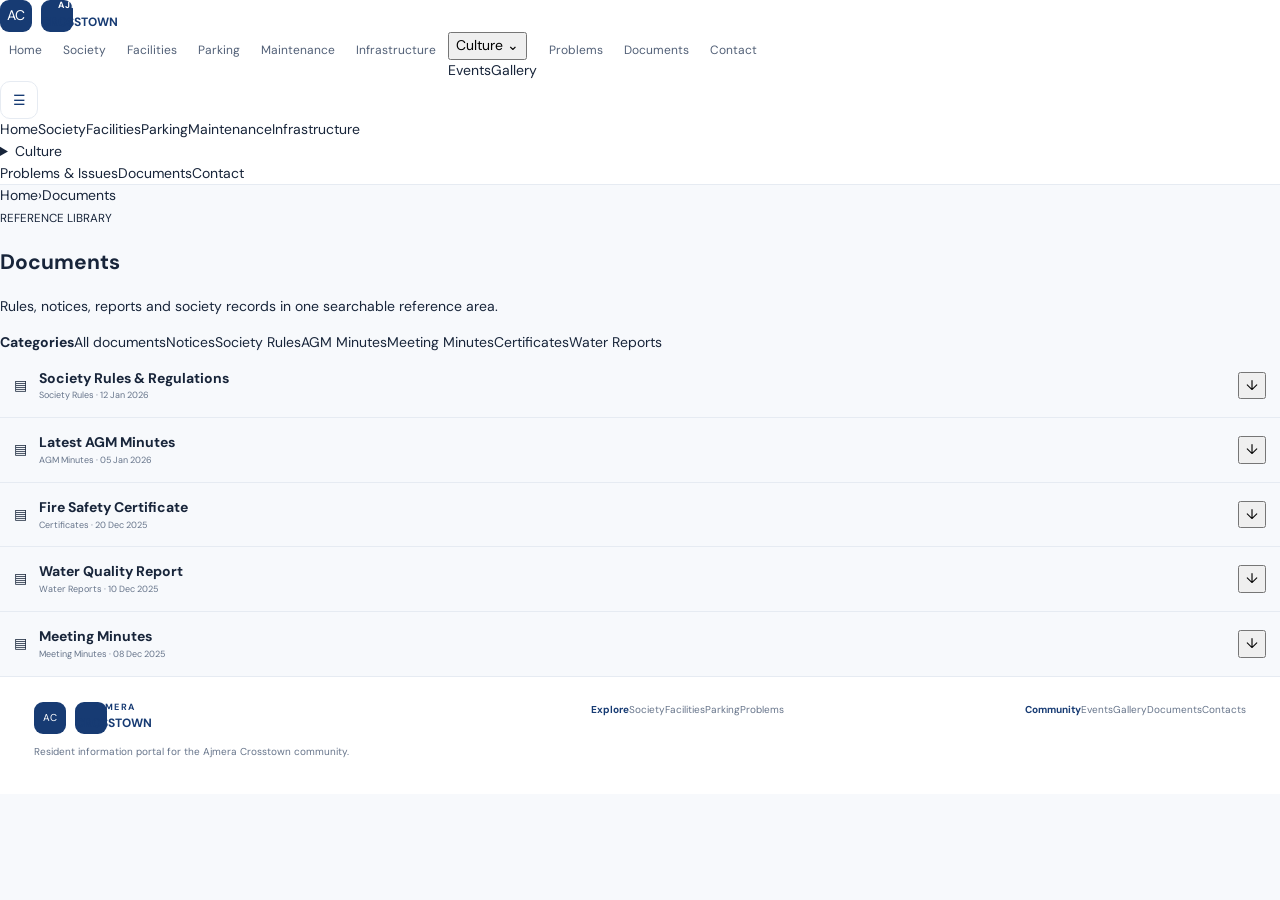
==== documents.html @ 9a96429c "refactor: create documents portal page" ====
<!doctype html><html lang="en"><head><meta charset="utf-8"><meta name="viewport" content="width=device-width,initial-scale=1"><meta name="theme-color" content="#173b73"><link rel="manifest" href="manifest.webmanifest"><link rel="stylesheet" href="styles.css"><title>Documents · Ajmera Crosstown</title></head><body><header class="site-header"><div class="nav-shell"><a class="brand" href="index.html"><span class="brand-mark">AC</span><span><b>AJMERA</b><strong>CROSSTOWN</strong></span></a><nav class="desktop-nav"><a class="" href="index.html">Home</a><a class="" href="society.html">Society</a><a class="" href="facilities.html">Facilities</a><a class="" href="parking.html">Parking</a><a class="" href="maintenance.html">Maintenance</a><a class="" href="infrastructure.html">Infrastructure</a><div class="nav-dropdown"><button>Culture <span>⌄</span></button><div><a href="events.html">Events</a><a href="gallery.html">Gallery</a></div></div><a class="" href="problems.html">Problems</a><a class="active" href="documents.html">Documents</a><a class="" href="contacts.html">Contact</a></nav><button class="menu-btn" id="menuBtn" aria-label="Open menu">☰</button></div><div class="mobile-menu" id="mobileMenu"><a href="index.html">Home</a><a href="society.html">Society</a><a href="facilities.html">Facilities</a><a href="parking.html">Parking</a><a href="maintenance.html">Maintenance</a><a href="infrastructure.html">Infrastructure</a><details><summary>Culture</summary><a href="events.html">Events</a><a href="gallery.html">Gallery</a></details><a href="problems.html">Problems & Issues</a><a href="documents.html">Documents</a><a href="contacts.html">Contact</a></div></header><main><section class="page-hero"><div class="container"><div class="breadcrumbs"><a href="index.html">Home</a><span>›</span><span>Documents</span></div><small>REFERENCE LIBRARY</small><h1>Documents</h1><p>Rules, notices, reports and society records in one searchable reference area.</p></div></section><section class="section"><div class="container"><div class="docs-layout"><aside class="filter-card"><b>Categories</b><a class="selected">All documents</a><a>Notices</a><a>Society Rules</a><a>AGM Minutes</a><a>Meeting Minutes</a><a>Certificates</a><a>Water Reports</a></aside><div class="document-list" id="docList"></div></div></div></section></main><footer><div><a class="brand footer-brand" href="index.html"><span class="brand-mark">AC</span><span><b>AJMERA</b><strong>CROSSTOWN</strong></span></a><p>Resident information portal for the Ajmera Crosstown community.</p></div><div><b>Explore</b><a href="society.html">Society</a><a href="facilities.html">Facilities</a><a href="parking.html">Parking</a><a href="problems.html">Problems</a></div><div><b>Community</b><a href="events.html">Events</a><a href="gallery.html">Gallery</a><a href="documents.html">Documents</a><a href="contacts.html">Contacts</a></div></footer><script src="data.js"></script><script src="app.js"></script></body></html>
---- styles.css ----
@import url("https://fonts.googleapis.com/css2?family=DM+Sans:wght@400;500;600;700&display=swap");:root{--n:#173b73;--i:#18253a;--m:#66748a;--l:#e6ebf2;--bg:#f7f9fc;--b:#fff;--blue:#eaf3ff;--green:#eaf8ef;--amber:#fff6df;--red:#fff0ef;--purple:#f2efff;--shadow:0 14px 40px rgba(31,52,83,.08)}*{box-sizing:border-box}html{scroll-behavior:smooth}body{margin:0;background:var(--bg);color:var(--i);font:14px/1.55 "DM Sans",sans-serif}a{text-decoration:none;color:inherit}button,input,select{font:inherit}button{cursor:pointer}header{position:sticky;top:0;z-index:20;background:#fff;border-bottom:1px solid var(--l)}.nav{height:70px;max-width:1440px;margin:auto;padding:0 28px;display:flex;align-items:center;gap:20px}.brand{display:flex;gap:9px;align-items:center;min-width:160px}.brand>span{width:32px;height:32px;border-radius:9px;background:var(--n);color:#fff;display:grid;place-items:center}.brand b{font-size:9px;letter-spacing:.14em;line-height:1.1}.brand strong{font-size:12px;color:var(--n)}nav{display:flex;gap:3px;flex:1}nav>a,.drop>button{padding:9px;border:0;background:none;border-radius:9px;color:#526077;font-size:12px}.drop{position:relative}.drop>div{display:none;position:absolute;top:42px;background:#fff;border:1px solid var(--l);border-radius:12px;padding:6px;width:140px;box-shadow:var(--shadow)}.drop:hover>div{display:block}.drop div a{display:block;padding:9px;border-radius:8px;font-size:12px}.drop div a:hover{background:#f1f5fa;color:var(--n)}#installBtn,#menuBtn{width:38px;height:38px;border:1px solid var(--l);border-radius:10px;background:#fff;color:var(--n)}.mobile{display:none}.wrap{max-width:1440px;margin:auto;padding:64px 34px}.hero{display:grid;grid-template-columns:1.05fr .95fr;gap:25px;padding-top:38px}.hero h1{font-size:53px;line-height:1.02;letter-spacing:-.045em;margin:12px 0 20px}.hero h1 em{font-style:normal;color:var(--n)}.hero p{font-size:18px;color:var(--m);max-width:570px}.hero-art{min-height:400px;border-radius:28px;overflow:hidden;position:relative;background:linear-gradient(160deg,#dcefff,#f7fbff 60%,#b7d6b5)}.hero-art i,.building-art i{position:absolute;bottom:60px;width:20%;height:58%;background:linear-gradient(90deg,#849db8,#edf3f8,#8aa4be);border-radius:7px 7px 0 0}.hero-art i:after,.building-art i:after{content:"";position:absolute;inset:18px 8px 0;background:repeating-linear-gradient(90deg,#56708a44 0 4px,transparent 4px 12px)}.hero-art i:nth-child(1){left:12%;height:54%}.hero-art i:nth-child(2){left:40%;height:72%}.hero-art i:nth-child(3){left:68%;height:61%}.hero-art:after{content:"";position:absolute;bottom:0;left:0;right:0;height:24%;background:#91b586}.stats{display:flex;gap:24px;flex-wrap:wrap;margin-top:35px}.stats b{font-size:20px;color:var(--n)}.stats small{display:block;font-size:10px;color:var(--m);font-weight:400}.head{display:flex;justify-content:space-between;align-items:end;gap:20px;margin-bottom:24px}.head small{font-size:10px;letter-spacing:.15em;color:#6d7d96;font-weight:700}.head h2{margin:5px 0;font-size:30px;letter-spacing:-.03em}.head p,.head>span{color:var(--m);margin:4px 0}.grid4{display:grid;grid-template-columns:repeat(4,1fr);gap:13px}.quick-card,.card,.facility-card,.event-card,.gallery-card{background:#fff;border:1px solid var(--l);border-radius:16px}.quick-card{padding:17px;min-height:122px;position:relative;transition:transform .18s ease,box-shadow .18s ease,border-color .18s ease}.quick-card:hover{transform:translateY(-3px);box-shadow:0 12px 28px rgba(31,52,83,.09);border-color:#cbd8e8}.quick-card span{display:grid;place-items:center;width:34px;height:34px;border-radius:10px;background:var(--blue);color:var(--n);margin-bottom:10px;font-size:16px}.quick-card b,.quick-card small{display:block}.quick-card b{font-size:12px}.quick-card small{color:var(--m);font-size:10px;padding-right:16px}.quick-card i{position:absolute;right:15px;bottom:14px;color:#8a98aa;font-style:normal;font-size:13px}.updates{display:grid;grid-template-columns:.8fr 1.2fr;gap:18px}.summary{display:grid;grid-template-columns:repeat(3,1fr);gap:10px}.summary>div,.problem-stats>div{padding:20px;border-radius:15px}.summary b,.problem-stats b,.history-grid b{display:block;font-size:27px}.summary span,.problem-stats span,.history-grid span{font-size:11px}.red{background:var(--red);color:#bd403b}.amber{background:var(--amber);color:#986a00}.green{background:var(--green);color:#287a4d}.blue{background:var(--blue);color:#2e68b3}.update-card{display:flex;gap:12px;align-items:center;background:#fff;border:1px solid var(--l);border-radius:12px;padding:12px;margin-bottom:8px}.update-card div{flex:1}.update-card b,.update-card small{display:block}.update-card small{font-size:10px;color:var(--m)}.two{display:grid;grid-template-columns:1.4fr .6fr;gap:18px}.card{padding:21px}.big{display:grid;grid-template-columns:1fr 1fr;gap:24px;align-items:center}.building-art{height:260px;border-radius:13px;position:relative;overflow:hidden;background:linear-gradient(#d9efff,#edf8ff 60%,#bcdab9)}.building-art i{bottom:30px}.stack{display:grid;gap:18px}.facts{display:grid;grid-template-columns:repeat(2,1fr);gap:10px;margin-top:16px}.facts span{background:#f7f9fc;padding:10px;border-radius:9px;font-size:11px}.facts b{display:block;color:var(--m);font-size:9px;text-transform:uppercase}.list{display:grid}.list span{display:flex;justify-content:space-between;padding:9px 0;border-bottom:1px solid var(--l);font-size:12px}.btn{display:inline-block;background:#edf4fb;color:var(--n);padding:9px 12px;border-radius:9px;font-size:11px;font-weight:700}.tint{background:#f2f6fb}.facility-card{overflow:hidden}.facility-card h3,.facility-card p{margin:13px 15px}.facility-card p{font-size:10px;color:var(--m);margin-top:-8px}.facility-body>span{display:block;margin:0 15px 14px;color:var(--n);font-size:10px;font-weight:700}.facility-image,.event-image,.gallery-image{height:140px;background:linear-gradient(135deg,#dbeefe,#a9c6dc)}.f2{background:linear-gradient(135deg,#dff5e6,#a7d2b5)}.f3{background:linear-gradient(135deg,#eee5ff,#c5b3ea)}.f4{background:linear-gradient(135deg,#fff1dc,#e9c28d)}.f5{background:linear-gradient(135deg,#e7f2ff,#adc5df)}.f6{background:linear-gradient(135deg,#edf0f5,#cbd2dd)}.f7{background:linear-gradient(135deg,#e6f7f3,#9fcfc1)}.f8{background:linear-gradient(135deg,#fff0ef,#e4b5b0)}.tabs{display:flex;gap:7px;margin-bottom:15px}.tabs button{border:0;padding:9px 14px;border-radius:9px;background:#eaf0f7;color:#607089}.tabs .active{background:var(--n);color:#fff}.parking-stats,.problem-stats{display:grid;grid-template-columns:repeat(4,1fr);gap:10px;margin-bottom:17px}.parking-stats>div{background:#fff;border:1px solid var(--l);border-radius:13px;padding:17px}.tabs button{border:1px solid transparent}.tabs button small{display:block;font-size:8px;opacity:.75;margin-top:1px}.tabs button.active small{opacity:.85}.parking-stats b{display:block;font-size:24px;color:var(--n)}.parking-stats span{font-size:10px;color:var(--m)}.parking{display:grid;grid-template-columns:1.5fr .5fr;gap:18px}.slots{display:grid;grid-template-columns:repeat(10,1fr);gap:7px;background:#fff;border:1px solid var(--l);border-radius:17px;padding:17px}.slot{height:40px;border:0;border-radius:7px;background:#edf3f9;color:#718096}.slot.available{background:#dcecff;color:#1f67af;outline:2px solid #7eb1e8}.parking-map{height:210px;border-radius:17px;background:linear-gradient(135deg,#dbe8d6,#9fb894);display:grid;place-items:end start;padding:12px;color:#fff;font-size:10px}.maintenance{display:grid;grid-template-columns:.45fr 1fr;gap:18px}.total{border-radius:19px;padding:30px;background:linear-gradient(135deg,#dcecff,#eef6ff);display:grid;align-content:center}.total span,.total small{color:#5d7391}.total b{font-size:43px;color:var(--n)}.flow{display:flex;align-items:center;justify-content:space-between;gap:8px;padding:10px 0 28px}.flow span{font-size:27px;color:var(--n);text-align:center}.flow b{display:block;font-size:9px;color:var(--m)}.system{display:grid;grid-template-columns:1fr .7fr;gap:25px;border-top:1px solid var(--l);padding-top:23px}.filter-art{height:210px;border-radius:14px;background:linear-gradient(135deg,#edf6fc,#d4e5f1);display:grid;place-items:end start;padding:12px;font-size:9px;color:#6d7f95}.culture{display:grid;grid-template-columns:1fr 1fr;gap:14px}.culture .card{padding:23px}.culture b{display:block;color:var(--n);font-size:16px}.culture span{font-size:11px;color:var(--m)}.grid3{display:grid;grid-template-columns:repeat(3,1fr);gap:15px}.event-card,.gallery-card{overflow:hidden}.event-body,.gallery-card>div:last-child{padding:14px}.event-body h3{margin:8px 0;font-size:16px}.event-body p,.event-body small,.gallery-card small{font-size:10px;color:var(--m)}.event-image{height:170px}.e2{background:linear-gradient(135deg,#f3c8c2,#c4b0d9)}.e3{background:linear-gradient(135deg,#d8eff0,#f2ddb5)}.gallery-grid{display:grid;grid-template-columns:repeat(4,1fr);gap:15px}.gallery-image{height:160px}.g2{background:linear-gradient(135deg,#e9e0ba,#9ac0a5)}.g3{background:linear-gradient(135deg,#f3c2cd,#c4b4e1)}.g4{background:linear-gradient(135deg,#c8e4ef,#d7b995)}.g5{background:linear-gradient(135deg,#e9b8a4,#a38ebf)}.g6{background:linear-gradient(135deg,#c1e0cb,#7fa9c5)}.g7{background:linear-gradient(135deg,#c7e0bd,#88ad7e)}.g8{background:linear-gradient(135deg,#e8d7c4,#b1c4dc)}.filters{display:grid;grid-template-columns:2fr repeat(3,1fr);gap:8px;margin-bottom:15px}.filters input,.filters select{height:42px;border:1px solid var(--l);border-radius:10px;background:#fff;padding:0 11px;color:#52627a}.problem-table{background:#fff;border:1px solid var(--l);border-radius:16px;overflow:auto}.table-head,.problem-row{display:grid;grid-template-columns:80px 1.7fr 100px 135px 80px 105px 50px 95px;min-width:760px;align-items:center;gap:8px;padding:12px 14px}.table-head{background:#f7f9fc;color:#748198;font-size:9px;text-transform:uppercase;font-weight:700}.problem-row{width:100%;text-align:left;border:0;border-top:1px solid var(--l);background:#fff;font-size:10px;color:#66748a}.problem-row strong{font-size:11px;color:var(--i)}.badge{display:inline-flex;border-radius:999px;padding:3px 7px;font-size:9px;font-weight:700;background:#eef3f8;color:#617087}.problem-row .high,.problem-row .critical,.problem-row .active{background:var(--red);color:#bd403b}.problem-row .medium,.problem-row .in-progress,.problem-row .waiting{background:var(--amber);color:#986a00}.problem-row .low,.problem-row .resolved{background:var(--green);color:#287a4d}.history{background:var(--n);color:#fff}.history p{color:#b7c9e1}.history-grid{display:grid;grid-template-columns:repeat(4,1fr);gap:10px;margin-top:22px}.history-grid div{padding:20px;border:1px solid #ffffff22;background:#ffffff0d;border-radius:14px}.docs{display:grid;grid-template-columns:220px 1fr;gap:15px}.docs aside{display:grid;gap:5px}.docs aside>*{padding:9px;border-radius:8px;font-size:11px}.docs aside b{background:#edf4fb;color:var(--n)}.doc-row{display:flex;align-items:center;gap:12px;padding:14px;border-bottom:1px solid var(--l)}.doc-row:last-child{border:0}.doc-row div{flex:1}.doc-row b,.doc-row small{display:block}.doc-row small{font-size:9px;color:var(--m)}.contact-grid{display:grid;grid-template-columns:repeat(3,1fr);gap:13px}.contact-card{background:#fff;border:1px solid var(--l);border-radius:15px;padding:16px}.contact-card b,.contact-card small,.contact-card em{display:block}.contact-card small,.contact-card em{font-size:10px;color:var(--m);font-style:normal}.modal{display:none;position:fixed;inset:0;z-index:40;background:#0d1e366b;align-items:center;justify-content:center;padding:18px}.modal.open{display:flex}.modal-card{width:min(820px,100%);max-height:90vh;overflow:auto;background:#fff;border-radius:20px;padding:26px;position:relative}.modal-open{overflow:hidden}.modal-card>button{position:absolute;right:15px;top:13px;border:0;background:#f1f4f7;border-radius:9px;width:34px;height:34px;font-size:21px}.modal-title{display:flex;justify-content:space-between;gap:15px;align-items:center}.modal-title h2{font-size:25px;margin:5px 35px 5px 0}.modal-description{color:var(--m)}.detail-grid{display:grid;grid-template-columns:repeat(4,1fr);gap:9px}.detail-grid div{background:#f7f9fc;border-radius:10px;padding:10px}.detail-grid small,.detail-grid b{display:block}.detail-grid small{font-size:8px;color:var(--m);text-transform:uppercase}.detail-grid b{font-size:11px;margin-top:3px}.poc-box{background:#edf5fc;border-radius:12px;padding:13px;margin:15px 0}.poc-box span{background:#fff;border-radius:7px;padding:6px 8px;font-size:10px;margin-right:5px}.modal-tabs{display:flex;gap:20px;border-bottom:1px solid var(--l);margin-top:15px}.modal-tabs>*{padding:10px 0;font-size:10px}.modal-tabs b{color:var(--n);border-bottom:2px solid var(--n)}.timeline{border-left:2px solid #dce5ef;margin:17px 0;padding-left:15px}.timeline div{position:relative;padding-bottom:15px}.timeline i{position:absolute;left:-20px;top:4px;width:8px;height:8px;background:var(--n);border-radius:50%}.timeline small,.timeline b,.timeline p{display:block}.timeline small{font-size:8px;color:var(--m)}.timeline b{font-size:11px}.timeline p{font-size:10px;color:var(--m);margin:3px 0}.resolution{background:#edf8f1;border-radius:10px;padding:12px;font-size:10px}.resolution p{margin:3px 0;color:#4e6d5b}footer{background:#fff;border-top:1px solid var(--l);padding:25px 34px;display:flex;justify-content:space-between;color:var(--m);font-size:10px}footer b{color:var(--n)}@media(max-width:1100px){.grid4,.gallery-grid{grid-template-columns:repeat(3,1fr)}nav>a:nth-last-child(-n+2){display:none}.nav{padding-left:20px;padding-right:20px}}@media(max-width:980px){nav{display:none}#menuBtn{display:grid;place-items:center}.nav{gap:10px}.brand{flex:1}}@media(max-width:760px){.nav{height:64px;padding:0 16px}.desktop-nav{display:none}nav{display:none}.mobile{padding:9px 16px 15px;border-top:1px solid var(--l);background:#fff}.mobile.open{display:grid}.mobile a,.mobile summary{padding:10px;border-bottom:1px solid var(--l);font-size:12px}.hero{display:block;padding-top:25px}.hero h1{font-size:39px}.hero-art{min-height:240px;margin-top:25px}.wrap{padding:48px 17px}.head{align-items:flex-start;flex-direction:column;gap:3px}.head h2{font-size:26px}.grid4,.grid3,.gallery-grid,.contact-grid{grid-template-columns:1fr 1fr}.updates,.two,.parking,.maintenance,.system{grid-template-columns:1fr}.summary,.parking-stats,.problem-stats{grid-template-columns:repeat(2,1fr)}.big{grid-template-columns:1fr}.building-art{height:200px}.slots{grid-template-columns:repeat(5,1fr);padding:12px;gap:6px}.slot{height:38px}.flow{overflow:auto;justify-content:flex-start}.flow span{min-width:105px}.culture{grid-template-columns:1fr}.filters{grid-template-columns:1fr 1fr}.filters input{grid-column:1/-1}.problem-table{overflow:visible;background:transparent;border:0}.table-head{display:none}.problem-row{min-width:0;width:100%;grid-template-columns:1fr auto;gap:6px 10px;padding:14px;margin-bottom:8px;border:1px solid var(--l);border-radius:14px;box-shadow:0 4px 16px rgba(31,52,83,.04)}.problem-row>span:nth-child(1){grid-column:1}.problem-row>strong{grid-column:1/-1;grid-row:2;font-size:12px}.problem-row>span:nth-child(3){grid-row:3}.problem-row>span:nth-child(4){grid-row:3}.problem-row>span:nth-child(5){grid-column:2;grid-row:1}.problem-row>span:nth-child(6){grid-column:2;grid-row:3}.problem-row>span:nth-child(7),.problem-row>span:nth-child(8){display:none}.docs{grid-template-columns:1fr}.history-grid{grid-template-columns:1fr 1fr}.detail-grid{grid-template-columns:1fr 1fr}footer{display:block;padding:22px 17px}footer span{display:block;margin-top:8px}}@media(max-width:430px){.grid4,.grid3,.gallery-grid,.contact-grid{grid-template-columns:1fr}.hero h1{font-size:34px}.detail-grid{grid-template-columns:1fr}}
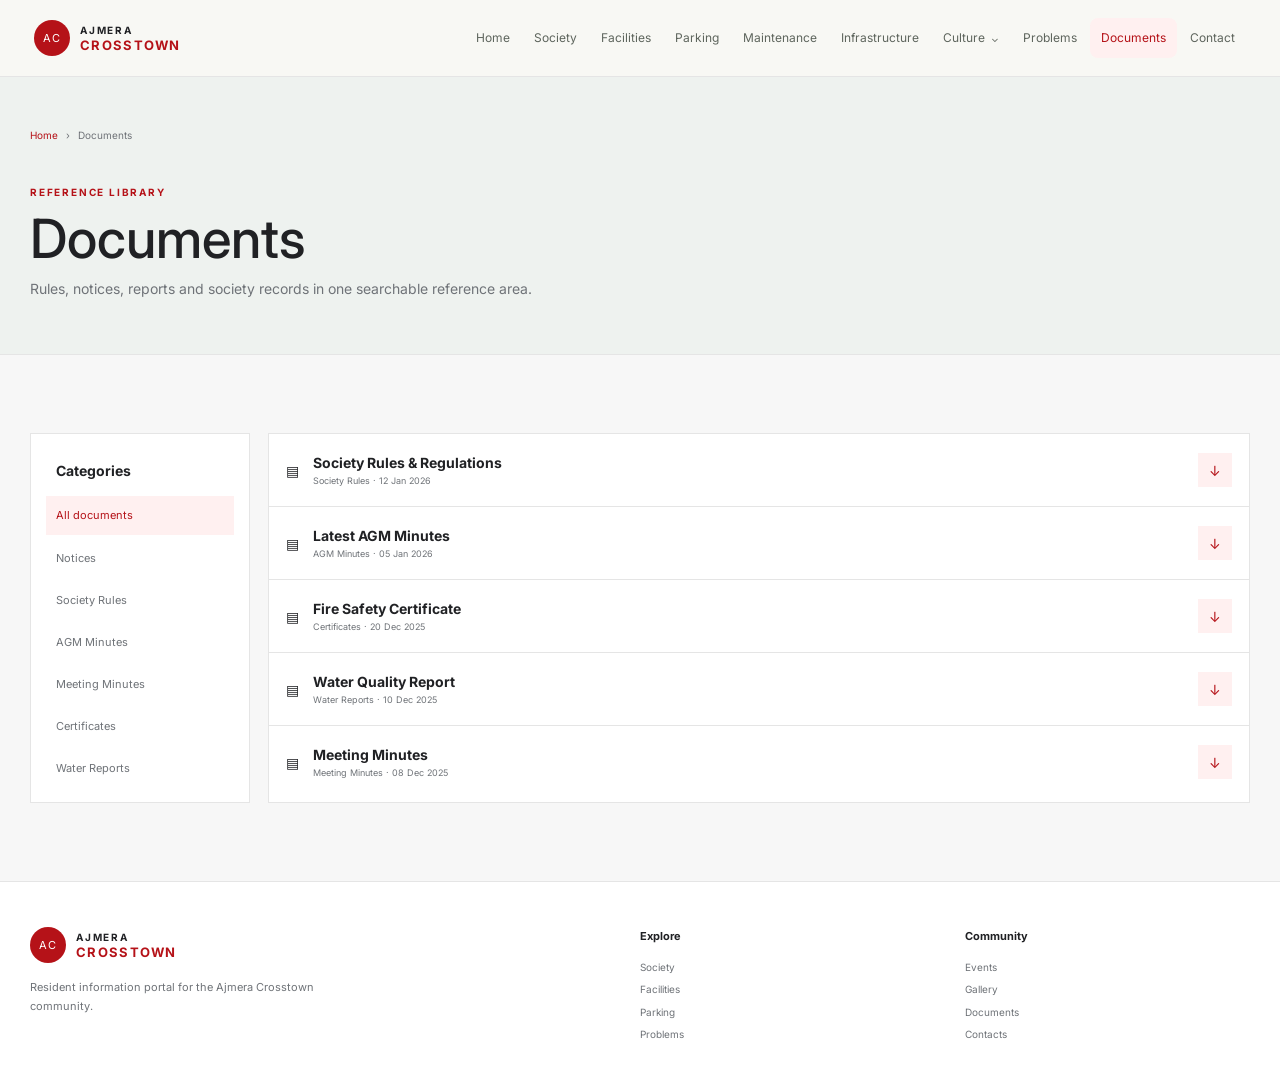
==== commit f58f7c93: "fix: align page theme with Ajmera red" ====
--- a/documents.html
+++ b/documents.html
@@ -1 +1 @@
-<!doctype html><html lang="en"><head><meta charset="utf-8"><meta name="viewport" content="width=device-width,initial-scale=1"><meta name="theme-color" content="#173b73"><link rel="manifest" href="manifest.webmanifest"><link rel="stylesheet" href="styles.css"><title>Documents · Ajmera Crosstown</title></head><body><header class="site-header"><div class="nav-shell"><a class="brand" href="index.html"><span class="brand-mark">AC</span><span><b>AJMERA</b><strong>CROSSTOWN</strong></span></a><nav class="desktop-nav"><a class="" href="index.html">Home</a><a class="" href="society.html">Society</a><a class="" href="facilities.html">Facilities</a><a class="" href="parking.html">Parking</a><a class="" href="maintenance.html">Maintenance</a><a class="" href="infrastructure.html">Infrastructure</a><div class="nav-dropdown"><button>Culture <span>⌄</span></button><div><a href="events.html">Events</a><a href="gallery.html">Gallery</a></div></div><a class="" href="problems.html">Problems</a><a class="active" href="documents.html">Documents</a><a class="" href="contacts.html">Contact</a></nav><button class="menu-btn" id="menuBtn" aria-label="Open menu">☰</button></div><div class="mobile-menu" id="mobileMenu"><a href="index.html">Home</a><a href="society.html">Society</a><a href="facilities.html">Facilities</a><a href="parking.html">Parking</a><a href="maintenance.html">Maintenance</a><a href="infrastructure.html">Infrastructure</a><details><summary>Culture</summary><a href="events.html">Events</a><a href="gallery.html">Gallery</a></details><a href="problems.html">Problems & Issues</a><a href="documents.html">Documents</a><a href="contacts.html">Contact</a></div></header><main><section class="page-hero"><div class="container"><div class="breadcrumbs"><a href="index.html">Home</a><span>›</span><span>Documents</span></div><small>REFERENCE LIBRARY</small><h1>Documents</h1><p>Rules, notices, reports and society records in one searchable reference area.</p></div></section><section class="section"><div class="container"><div class="docs-layout"><aside class="filter-card"><b>Categories</b><a class="selected">All documents</a><a>Notices</a><a>Society Rules</a><a>AGM Minutes</a><a>Meeting Minutes</a><a>Certificates</a><a>Water Reports</a></aside><div class="document-list" id="docList"></div></div></div></section></main><footer><div><a class="brand footer-brand" href="index.html"><span class="brand-mark">AC</span><span><b>AJMERA</b><strong>CROSSTOWN</strong></span></a><p>Resident information portal for the Ajmera Crosstown community.</p></div><div><b>Explore</b><a href="society.html">Society</a><a href="facilities.html">Facilities</a><a href="parking.html">Parking</a><a href="problems.html">Problems</a></div><div><b>Community</b><a href="events.html">Events</a><a href="gallery.html">Gallery</a><a href="documents.html">Documents</a><a href="contacts.html">Contacts</a></div></footer><script src="data.js"></script><script src="app.js"></script></body></html>+<!doctype html><html lang="en"><head><meta charset="utf-8"><meta name="viewport" content="width=device-width,initial-scale=1"><meta name="theme-color" content="#d71920"><link rel="manifest" href="manifest.webmanifest"><link rel="stylesheet" href="styles.css"><title>Documents · Ajmera Crosstown</title></head><body><header class="site-header"><div class="nav-shell"><a class="brand" href="index.html"><span class="brand-mark">AC</span><span><b>AJMERA</b><strong>CROSSTOWN</strong></span></a><nav class="desktop-nav"><a class="" href="index.html">Home</a><a class="" href="society.html">Society</a><a class="" href="facilities.html">Facilities</a><a class="" href="parking.html">Parking</a><a class="" href="maintenance.html">Maintenance</a><a class="" href="infrastructure.html">Infrastructure</a><div class="nav-dropdown"><button>Culture <span>⌄</span></button><div><a href="events.html">Events</a><a href="gallery.html">Gallery</a></div></div><a class="" href="problems.html">Problems</a><a class="active" href="documents.html">Documents</a><a class="" href="contacts.html">Contact</a></nav><button class="menu-btn" id="menuBtn" aria-label="Open menu">☰</button></div><div class="mobile-menu" id="mobileMenu"><a href="index.html">Home</a><a href="society.html">Society</a><a href="facilities.html">Facilities</a><a href="parking.html">Parking</a><a href="maintenance.html">Maintenance</a><a href="infrastructure.html">Infrastructure</a><details><summary>Culture</summary><a href="events.html">Events</a><a href="gallery.html">Gallery</a></details><a href="problems.html">Problems & Issues</a><a href="documents.html">Documents</a><a href="contacts.html">Contact</a></div></header><main><section class="page-hero"><div class="container"><div class="breadcrumbs"><a href="index.html">Home</a><span>›</span><span>Documents</span></div><small>REFERENCE LIBRARY</small><h1>Documents</h1><p>Rules, notices, reports and society records in one searchable reference area.</p></div></section><section class="section"><div class="container"><div class="docs-layout"><aside class="filter-card"><b>Categories</b><a class="selected">All documents</a><a>Notices</a><a>Society Rules</a><a>AGM Minutes</a><a>Meeting Minutes</a><a>Certificates</a><a>Water Reports</a></aside><div class="document-list" id="docList"></div></div></div></section></main><footer><div><a class="brand footer-brand" href="index.html"><span class="brand-mark">AC</span><span><b>AJMERA</b><strong>CROSSTOWN</strong></span></a><p>Resident information portal for the Ajmera Crosstown community.</p></div><div><b>Explore</b><a href="society.html">Society</a><a href="facilities.html">Facilities</a><a href="parking.html">Parking</a><a href="problems.html">Problems</a></div><div><b>Community</b><a href="events.html">Events</a><a href="gallery.html">Gallery</a><a href="documents.html">Documents</a><a href="contacts.html">Contacts</a></div></footer><script src="data.js"></script><script src="app.js"></script></body></html>
--- a/styles.css
+++ b/styles.css
@@ -1 +1,20 @@
-@import url("https://fonts.googleapis.com/css2?family=DM+Sans:wght@400;500;600;700&display=swap");:root{--n:#173b73;--i:#18253a;--m:#66748a;--l:#e6ebf2;--bg:#f7f9fc;--b:#fff;--blue:#eaf3ff;--green:#eaf8ef;--amber:#fff6df;--red:#fff0ef;--purple:#f2efff;--shadow:0 14px 40px rgba(31,52,83,.08)}*{box-sizing:border-box}html{scroll-behavior:smooth}body{margin:0;background:var(--bg);color:var(--i);font:14px/1.55 "DM Sans",sans-serif}a{text-decoration:none;color:inherit}button,input,select{font:inherit}button{cursor:pointer}header{position:sticky;top:0;z-index:20;background:#fff;border-bottom:1px solid var(--l)}.nav{height:70px;max-width:1440px;margin:auto;padding:0 28px;display:flex;align-items:center;gap:20px}.brand{display:flex;gap:9px;align-items:center;min-width:160px}.brand>span{width:32px;height:32px;border-radius:9px;background:var(--n);color:#fff;display:grid;place-items:center}.brand b{font-size:9px;letter-spacing:.14em;line-height:1.1}.brand strong{font-size:12px;color:var(--n)}nav{display:flex;gap:3px;flex:1}nav>a,.drop>button{padding:9px;border:0;background:none;border-radius:9px;color:#526077;font-size:12px}.drop{position:relative}.drop>div{display:none;position:absolute;top:42px;background:#fff;border:1px solid var(--l);border-radius:12px;padding:6px;width:140px;box-shadow:var(--shadow)}.drop:hover>div{display:block}.drop div a{display:block;padding:9px;border-radius:8px;font-size:12px}.drop div a:hover{background:#f1f5fa;color:var(--n)}#installBtn,#menuBtn{width:38px;height:38px;border:1px solid var(--l);border-radius:10px;background:#fff;color:var(--n)}.mobile{display:none}.wrap{max-width:1440px;margin:auto;padding:64px 34px}.hero{display:grid;grid-template-columns:1.05fr .95fr;gap:25px;padding-top:38px}.hero h1{font-size:53px;line-height:1.02;letter-spacing:-.045em;margin:12px 0 20px}.hero h1 em{font-style:normal;color:var(--n)}.hero p{font-size:18px;color:var(--m);max-width:570px}.hero-art{min-height:400px;border-radius:28px;overflow:hidden;position:relative;background:linear-gradient(160deg,#dcefff,#f7fbff 60%,#b7d6b5)}.hero-art i,.building-art i{position:absolute;bottom:60px;width:20%;height:58%;background:linear-gradient(90deg,#849db8,#edf3f8,#8aa4be);border-radius:7px 7px 0 0}.hero-art i:after,.building-art i:after{content:"";position:absolute;inset:18px 8px 0;background:repeating-linear-gradient(90deg,#56708a44 0 4px,transparent 4px 12px)}.hero-art i:nth-child(1){left:12%;height:54%}.hero-art i:nth-child(2){left:40%;height:72%}.hero-art i:nth-child(3){left:68%;height:61%}.hero-art:after{content:"";position:absolute;bottom:0;left:0;right:0;height:24%;background:#91b586}.stats{display:flex;gap:24px;flex-wrap:wrap;margin-top:35px}.stats b{font-size:20px;color:var(--n)}.stats small{display:block;font-size:10px;color:var(--m);font-weight:400}.head{display:flex;justify-content:space-between;align-items:end;gap:20px;margin-bottom:24px}.head small{font-size:10px;letter-spacing:.15em;color:#6d7d96;font-weight:700}.head h2{margin:5px 0;font-size:30px;letter-spacing:-.03em}.head p,.head>span{color:var(--m);margin:4px 0}.grid4{display:grid;grid-template-columns:repeat(4,1fr);gap:13px}.quick-card,.card,.facility-card,.event-card,.gallery-card{background:#fff;border:1px solid var(--l);border-radius:16px}.quick-card{padding:17px;min-height:122px;position:relative;transition:transform .18s ease,box-shadow .18s ease,border-color .18s ease}.quick-card:hover{transform:translateY(-3px);box-shadow:0 12px 28px rgba(31,52,83,.09);border-color:#cbd8e8}.quick-card span{display:grid;place-items:center;width:34px;height:34px;border-radius:10px;background:var(--blue);color:var(--n);margin-bottom:10px;font-size:16px}.quick-card b,.quick-card small{display:block}.quick-card b{font-size:12px}.quick-card small{color:var(--m);font-size:10px;padding-right:16px}.quick-card i{position:absolute;right:15px;bottom:14px;color:#8a98aa;font-style:normal;font-size:13px}.updates{display:grid;grid-template-columns:.8fr 1.2fr;gap:18px}.summary{display:grid;grid-template-columns:repeat(3,1fr);gap:10px}.summary>div,.problem-stats>div{padding:20px;border-radius:15px}.summary b,.problem-stats b,.history-grid b{display:block;font-size:27px}.summary span,.problem-stats span,.history-grid span{font-size:11px}.red{background:var(--red);color:#bd403b}.amber{background:var(--amber);color:#986a00}.green{background:var(--green);color:#287a4d}.blue{background:var(--blue);color:#2e68b3}.update-card{display:flex;gap:12px;align-items:center;background:#fff;border:1px solid var(--l);border-radius:12px;padding:12px;margin-bottom:8px}.update-card div{flex:1}.update-card b,.update-card small{display:block}.update-card small{font-size:10px;color:var(--m)}.two{display:grid;grid-template-columns:1.4fr .6fr;gap:18px}.card{padding:21px}.big{display:grid;grid-template-columns:1fr 1fr;gap:24px;align-items:center}.building-art{height:260px;border-radius:13px;position:relative;overflow:hidden;background:linear-gradient(#d9efff,#edf8ff 60%,#bcdab9)}.building-art i{bottom:30px}.stack{display:grid;gap:18px}.facts{display:grid;grid-template-columns:repeat(2,1fr);gap:10px;margin-top:16px}.facts span{background:#f7f9fc;padding:10px;border-radius:9px;font-size:11px}.facts b{display:block;color:var(--m);font-size:9px;text-transform:uppercase}.list{display:grid}.list span{display:flex;justify-content:space-between;padding:9px 0;border-bottom:1px solid var(--l);font-size:12px}.btn{display:inline-block;background:#edf4fb;color:var(--n);padding:9px 12px;border-radius:9px;font-size:11px;font-weight:700}.tint{background:#f2f6fb}.facility-card{overflow:hidden}.facility-card h3,.facility-card p{margin:13px 15px}.facility-card p{font-size:10px;color:var(--m);margin-top:-8px}.facility-body>span{display:block;margin:0 15px 14px;color:var(--n);font-size:10px;font-weight:700}.facility-image,.event-image,.gallery-image{height:140px;background:linear-gradient(135deg,#dbeefe,#a9c6dc)}.f2{background:linear-gradient(135deg,#dff5e6,#a7d2b5)}.f3{background:linear-gradient(135deg,#eee5ff,#c5b3ea)}.f4{background:linear-gradient(135deg,#fff1dc,#e9c28d)}.f5{background:linear-gradient(135deg,#e7f2ff,#adc5df)}.f6{background:linear-gradient(135deg,#edf0f5,#cbd2dd)}.f7{background:linear-gradient(135deg,#e6f7f3,#9fcfc1)}.f8{background:linear-gradient(135deg,#fff0ef,#e4b5b0)}.tabs{display:flex;gap:7px;margin-bottom:15px}.tabs button{border:0;padding:9px 14px;border-radius:9px;background:#eaf0f7;color:#607089}.tabs .active{background:var(--n);color:#fff}.parking-stats,.problem-stats{display:grid;grid-template-columns:repeat(4,1fr);gap:10px;margin-bottom:17px}.parking-stats>div{background:#fff;border:1px solid var(--l);border-radius:13px;padding:17px}.tabs button{border:1px solid transparent}.tabs button small{display:block;font-size:8px;opacity:.75;margin-top:1px}.tabs button.active small{opacity:.85}.parking-stats b{display:block;font-size:24px;color:var(--n)}.parking-stats span{font-size:10px;color:var(--m)}.parking{display:grid;grid-template-columns:1.5fr .5fr;gap:18px}.slots{display:grid;grid-template-columns:repeat(10,1fr);gap:7px;background:#fff;border:1px solid var(--l);border-radius:17px;padding:17px}.slot{height:40px;border:0;border-radius:7px;background:#edf3f9;color:#718096}.slot.available{background:#dcecff;color:#1f67af;outline:2px solid #7eb1e8}.parking-map{height:210px;border-radius:17px;background:linear-gradient(135deg,#dbe8d6,#9fb894);display:grid;place-items:end start;padding:12px;color:#fff;font-size:10px}.maintenance{display:grid;grid-template-columns:.45fr 1fr;gap:18px}.total{border-radius:19px;padding:30px;background:linear-gradient(135deg,#dcecff,#eef6ff);display:grid;align-content:center}.total span,.total small{color:#5d7391}.total b{font-size:43px;color:var(--n)}.flow{display:flex;align-items:center;justify-content:space-between;gap:8px;padding:10px 0 28px}.flow span{font-size:27px;color:var(--n);text-align:center}.flow b{display:block;font-size:9px;color:var(--m)}.system{display:grid;grid-template-columns:1fr .7fr;gap:25px;border-top:1px solid var(--l);padding-top:23px}.filter-art{height:210px;border-radius:14px;background:linear-gradient(135deg,#edf6fc,#d4e5f1);display:grid;place-items:end start;padding:12px;font-size:9px;color:#6d7f95}.culture{display:grid;grid-template-columns:1fr 1fr;gap:14px}.culture .card{padding:23px}.culture b{display:block;color:var(--n);font-size:16px}.culture span{font-size:11px;color:var(--m)}.grid3{display:grid;grid-template-columns:repeat(3,1fr);gap:15px}.event-card,.gallery-card{overflow:hidden}.event-body,.gallery-card>div:last-child{padding:14px}.event-body h3{margin:8px 0;font-size:16px}.event-body p,.event-body small,.gallery-card small{font-size:10px;color:var(--m)}.event-image{height:170px}.e2{background:linear-gradient(135deg,#f3c8c2,#c4b0d9)}.e3{background:linear-gradient(135deg,#d8eff0,#f2ddb5)}.gallery-grid{display:grid;grid-template-columns:repeat(4,1fr);gap:15px}.gallery-image{height:160px}.g2{background:linear-gradient(135deg,#e9e0ba,#9ac0a5)}.g3{background:linear-gradient(135deg,#f3c2cd,#c4b4e1)}.g4{background:linear-gradient(135deg,#c8e4ef,#d7b995)}.g5{background:linear-gradient(135deg,#e9b8a4,#a38ebf)}.g6{background:linear-gradient(135deg,#c1e0cb,#7fa9c5)}.g7{background:linear-gradient(135deg,#c7e0bd,#88ad7e)}.g8{background:linear-gradient(135deg,#e8d7c4,#b1c4dc)}.filters{display:grid;grid-template-columns:2fr repeat(3,1fr);gap:8px;margin-bottom:15px}.filters input,.filters select{height:42px;border:1px solid var(--l);border-radius:10px;background:#fff;padding:0 11px;color:#52627a}.problem-table{background:#fff;border:1px solid var(--l);border-radius:16px;overflow:auto}.table-head,.problem-row{display:grid;grid-template-columns:80px 1.7fr 100px 135px 80px 105px 50px 95px;min-width:760px;align-items:center;gap:8px;padding:12px 14px}.table-head{background:#f7f9fc;color:#748198;font-size:9px;text-transform:uppercase;font-weight:700}.problem-row{width:100%;text-align:left;border:0;border-top:1px solid var(--l);background:#fff;font-size:10px;color:#66748a}.problem-row strong{font-size:11px;color:var(--i)}.badge{display:inline-flex;border-radius:999px;padding:3px 7px;font-size:9px;font-weight:700;background:#eef3f8;color:#617087}.problem-row .high,.problem-row .critical,.problem-row .active{background:var(--red);color:#bd403b}.problem-row .medium,.problem-row .in-progress,.problem-row .waiting{background:var(--amber);color:#986a00}.problem-row .low,.problem-row .resolved{background:var(--green);color:#287a4d}.history{background:var(--n);color:#fff}.history p{color:#b7c9e1}.history-grid{display:grid;grid-template-columns:repeat(4,1fr);gap:10px;margin-top:22px}.history-grid div{padding:20px;border:1px solid #ffffff22;background:#ffffff0d;border-radius:14px}.docs{display:grid;grid-template-columns:220px 1fr;gap:15px}.docs aside{display:grid;gap:5px}.docs aside>*{padding:9px;border-radius:8px;font-size:11px}.docs aside b{background:#edf4fb;color:var(--n)}.doc-row{display:flex;align-items:center;gap:12px;padding:14px;border-bottom:1px solid var(--l)}.doc-row:last-child{border:0}.doc-row div{flex:1}.doc-row b,.doc-row small{display:block}.doc-row small{font-size:9px;color:var(--m)}.contact-grid{display:grid;grid-template-columns:repeat(3,1fr);gap:13px}.contact-card{background:#fff;border:1px solid var(--l);border-radius:15px;padding:16px}.contact-card b,.contact-card small,.contact-card em{display:block}.contact-card small,.contact-card em{font-size:10px;color:var(--m);font-style:normal}.modal{display:none;position:fixed;inset:0;z-index:40;background:#0d1e366b;align-items:center;justify-content:center;padding:18px}.modal.open{display:flex}.modal-card{width:min(820px,100%);max-height:90vh;overflow:auto;background:#fff;border-radius:20px;padding:26px;position:relative}.modal-open{overflow:hidden}.modal-card>button{position:absolute;right:15px;top:13px;border:0;background:#f1f4f7;border-radius:9px;width:34px;height:34px;font-size:21px}.modal-title{display:flex;justify-content:space-between;gap:15px;align-items:center}.modal-title h2{font-size:25px;margin:5px 35px 5px 0}.modal-description{color:var(--m)}.detail-grid{display:grid;grid-template-columns:repeat(4,1fr);gap:9px}.detail-grid div{background:#f7f9fc;border-radius:10px;padding:10px}.detail-grid small,.detail-grid b{display:block}.detail-grid small{font-size:8px;color:var(--m);text-transform:uppercase}.detail-grid b{font-size:11px;margin-top:3px}.poc-box{background:#edf5fc;border-radius:12px;padding:13px;margin:15px 0}.poc-box span{background:#fff;border-radius:7px;padding:6px 8px;font-size:10px;margin-right:5px}.modal-tabs{display:flex;gap:20px;border-bottom:1px solid var(--l);margin-top:15px}.modal-tabs>*{padding:10px 0;font-size:10px}.modal-tabs b{color:var(--n);border-bottom:2px solid var(--n)}.timeline{border-left:2px solid #dce5ef;margin:17px 0;padding-left:15px}.timeline div{position:relative;padding-bottom:15px}.timeline i{position:absolute;left:-20px;top:4px;width:8px;height:8px;background:var(--n);border-radius:50%}.timeline small,.timeline b,.timeline p{display:block}.timeline small{font-size:8px;color:var(--m)}.timeline b{font-size:11px}.timeline p{font-size:10px;color:var(--m);margin:3px 0}.resolution{background:#edf8f1;border-radius:10px;padding:12px;font-size:10px}.resolution p{margin:3px 0;color:#4e6d5b}footer{background:#fff;border-top:1px solid var(--l);padding:25px 34px;display:flex;justify-content:space-between;color:var(--m);font-size:10px}footer b{color:var(--n)}@media(max-width:1100px){.grid4,.gallery-grid{grid-template-columns:repeat(3,1fr)}nav>a:nth-last-child(-n+2){display:none}.nav{padding-left:20px;padding-right:20px}}@media(max-width:980px){nav{display:none}#menuBtn{display:grid;place-items:center}.nav{gap:10px}.brand{flex:1}}@media(max-width:760px){.nav{height:64px;padding:0 16px}.desktop-nav{display:none}nav{display:none}.mobile{padding:9px 16px 15px;border-top:1px solid var(--l);background:#fff}.mobile.open{display:grid}.mobile a,.mobile summary{padding:10px;border-bottom:1px solid var(--l);font-size:12px}.hero{display:block;padding-top:25px}.hero h1{font-size:39px}.hero-art{min-height:240px;margin-top:25px}.wrap{padding:48px 17px}.head{align-items:flex-start;flex-direction:column;gap:3px}.head h2{font-size:26px}.grid4,.grid3,.gallery-grid,.contact-grid{grid-template-columns:1fr 1fr}.updates,.two,.parking,.maintenance,.system{grid-template-columns:1fr}.summary,.parking-stats,.problem-stats{grid-template-columns:repeat(2,1fr)}.big{grid-template-columns:1fr}.building-art{height:200px}.slots{grid-template-columns:repeat(5,1fr);padding:12px;gap:6px}.slot{height:38px}.flow{overflow:auto;justify-content:flex-start}.flow span{min-width:105px}.culture{grid-template-columns:1fr}.filters{grid-template-columns:1fr 1fr}.filters input{grid-column:1/-1}.problem-table{overflow:visible;background:transparent;border:0}.table-head{display:none}.problem-row{min-width:0;width:100%;grid-template-columns:1fr auto;gap:6px 10px;padding:14px;margin-bottom:8px;border:1px solid var(--l);border-radius:14px;box-shadow:0 4px 16px rgba(31,52,83,.04)}.problem-row>span:nth-child(1){grid-column:1}.problem-row>strong{grid-column:1/-1;grid-row:2;font-size:12px}.problem-row>span:nth-child(3){grid-row:3}.problem-row>span:nth-child(4){grid-row:3}.problem-row>span:nth-child(5){grid-column:2;grid-row:1}.problem-row>span:nth-child(6){grid-column:2;grid-row:3}.problem-row>span:nth-child(7),.problem-row>span:nth-child(8){display:none}.docs{grid-template-columns:1fr}.history-grid{grid-template-columns:1fr 1fr}.detail-grid{grid-template-columns:1fr 1fr}footer{display:block;padding:22px 17px}footer span{display:block;margin-top:8px}}@media(max-width:430px){.grid4,.grid3,.gallery-grid,.contact-grid{grid-template-columns:1fr}.hero h1{font-size:34px}.detail-grid{grid-template-columns:1fr}}+@import url("https://fonts.googleapis.com/css2?family=Inter:wght@400;500;600;700&display=swap");
+:root{--ink:#202124;--muted:#6f7378;--line:#e5e5e5;--paper:#f7f7f7;--white:#fff;--sage:#d71920;--sage-dark:#b51218;--sage-soft:#fff0f0;--sand:#f1f1f1;--accent:#d71920;--danger:#b51218;--warning:#946400;--success:#3d7048;--shadow:0 14px 40px rgba(20,20,20,.08)}
+*{box-sizing:border-box}html{scroll-behavior:smooth}body{margin:0;background:var(--paper);color:var(--ink);font:14px/1.65 "Inter",sans-serif}a{text-decoration:none;color:inherit}button,input,select{font:inherit}button{cursor:pointer}
+.site-header{position:sticky;top:0;z-index:50;background:rgba(248,248,244,.96);backdrop-filter:blur(14px);border-bottom:1px solid var(--line)}.nav-shell{max-width:1380px;height:76px;margin:auto;padding:0 34px;display:flex;align-items:center;gap:32px}.brand{display:flex;align-items:center;gap:10px;min-width:175px}.brand-mark{width:36px;height:36px;border-radius:50%;display:grid;place-items:center;background:var(--sage-dark);color:#fff;font-size:11px;letter-spacing:.08em}.brand b,.brand strong{display:block;line-height:1}.brand b{font-size:10px;letter-spacing:.18em}.brand strong{font-size:13px;letter-spacing:.1em;color:var(--sage-dark);margin-top:4px}.desktop-nav{display:flex;align-items:center;gap:2px;flex:1;justify-content:flex-end}.desktop-nav>a,.nav-dropdown>button{border:0;background:transparent;padding:10px 11px;border-radius:8px;color:#5e655d;font-size:12px}.desktop-nav>a:hover,.desktop-nav>a.active,.nav-dropdown>button:hover{background:var(--sage-soft);color:var(--sage-dark)}.nav-dropdown{position:relative}.nav-dropdown>button span{font-size:10px;margin-left:3px}.nav-dropdown>div{display:none;position:absolute;right:0;top:42px;width:145px;background:#fff;border:1px solid var(--line);border-radius:12px;padding:6px;box-shadow:var(--shadow)}.nav-dropdown:hover>div{display:block}.nav-dropdown a{display:block;padding:9px;border-radius:8px;font-size:12px}.nav-dropdown a:hover{background:var(--sage-soft)}.menu-btn{display:none;border:1px solid var(--line);background:#fff;border-radius:9px;width:40px;height:40px}.mobile-menu{display:none;max-width:1380px;margin:auto;padding:8px 20px 18px;background:var(--paper)}.mobile-menu a,.mobile-menu summary{display:block;padding:11px 8px;border-bottom:1px solid var(--line);font-size:13px}.mobile-menu details a{padding-left:20px}
+.container{max-width:1280px;margin:auto;padding-left:30px;padding-right:30px}.home-hero{padding:80px 0 72px;background:var(--paper)}.home-grid{display:grid;grid-template-columns:1fr .92fr;gap:70px;align-items:center}.eyebrow,.page-hero small{font-size:10px;font-weight:700;letter-spacing:.18em;color:var(--sage-dark)}h1,h2,h3,p{margin-top:0}.home-hero h1{font-family:"Inter",sans-serif;font-size:68px;line-height:1.03;font-weight:600;letter-spacing:-.035em;margin:15px 0 22px}.home-hero h1 em{font-style:normal;color:var(--sage-dark)}.hero-copy{font-size:17px;color:var(--muted);max-width:590px}.hero-actions{display:flex;gap:22px;align-items:center;margin:30px 0 40px}.primary-btn,.light-btn{display:inline-flex;align-items:center;justify-content:center;padding:12px 18px;border-radius:8px;background:var(--sage-dark);color:#fff;font-size:12px;font-weight:600}.text-btn{color:var(--sage-dark);font-size:12px;font-weight:600}.stats-row{display:flex;gap:30px;flex-wrap:wrap;border-top:1px solid var(--line);padding-top:22px}.stats-row b{display:block;font-size:19px}.stats-row span{display:block;color:var(--muted);font-size:10px}.hero-visual{height:470px;border-radius:4px;background:url("https://static.squareyards.com/resources/images/thane/project-image/ajmera-crosstown-one-project-project-large-image1.jpg?aio=w-724%3Bh-350%3Bcrop%3B") center/cover no-repeat;position:relative;overflow:hidden;box-shadow:var(--shadow)}.hero-visual:before{content:"";position:absolute;inset:0;background:linear-gradient(180deg,transparent 55%,rgba(0,0,0,.48));}.hero-visual>span{position:absolute;left:22px;bottom:18px;color:#fff;font-size:10px;letter-spacing:.18em}.building-silhouette{position:absolute;inset:45px 45px 85px;display:flex;align-items:end;justify-content:center;gap:10px}.building-silhouette i{width:20%;height:68%;background:linear-gradient(90deg,#66766a,#d8ddd4,#68776c);border-radius:2px 2px 0 0;box-shadow:0 0 0 1px #ffffff55}.building-silhouette i:nth-child(2){height:86%}.building-silhouette i:nth-child(3){height:94%}.building-silhouette i:nth-child(4){height:74%}
+.section{padding:78px 0}.section.soft{background:#f1f1f1}.section-heading{display:flex;justify-content:space-between;align-items:end;gap:25px;margin-bottom:30px}.section-heading h2{font-family:"Inter",sans-serif;font-size:37px;font-weight:500;line-height:1.1;margin:7px 0 0}.section-heading>p{color:var(--muted);font-size:12px;margin:0}.quick-grid{display:grid;grid-template-columns:repeat(5,1fr);gap:1px;background:var(--line);border:1px solid var(--line)}.quick-tile{min-height:145px;background:var(--paper);padding:20px;display:flex;flex-direction:column;transition:.2s}.quick-tile:hover{background:#fff;transform:translateY(-2px)}.quick-tile span{font-size:9px;color:#9a9e94;margin-bottom:auto}.quick-tile b{font-size:14px;margin-bottom:4px}.quick-tile small{font-size:10px;color:var(--muted);margin-bottom:8px}.quick-tile{color:var(--sage-dark)}
+.update-layout{display:grid;grid-template-columns:.8fr 1.2fr;gap:30px}.issue-summary{display:grid;grid-template-columns:repeat(3,1fr);gap:10px}.issue-summary>div{padding:22px;background:#fff;border:1px solid var(--line)}.issue-summary b{display:block;font-size:30px}.issue-summary span{font-size:10px;color:var(--muted)}.update-card{display:flex;align-items:center;gap:15px;padding:15px 0;border-bottom:1px solid var(--line)}.update-card>div{flex:1}.update-card b,.update-card small{display:block}.update-card small{color:var(--muted);font-size:10px}.badge{display:inline-flex;padding:4px 8px;border-radius:99px;background:#e9ece6;color:var(--sage-dark);font-size:9px;font-weight:700}.badge.active,.badge.critical,.badge.high{background:#f6e5e2;color:var(--danger)}.badge.in-progress,.badge.waiting,.badge.medium{background:#f4ead7;color:var(--warning)}.badge.resolved,.badge.low{background:#e7f1e8;color:var(--success)}
+.feature-banner{background:var(--sage-dark);color:#fff;padding-top:45px;padding-bottom:45px;display:flex;align-items:center;justify-content:space-between;gap:40px}.feature-banner h2{font-family:"Inter",sans-serif;font-size:35px;font-weight:500;margin:8px 0}.feature-banner p{color:#dbe2d8;max-width:700px;margin:0}.feature-banner .eyebrow{color:#dbe2d8}.feature-banner .primary-btn{background:#fff;color:var(--sage-dark)}
+.page-hero{padding:50px 0 54px;background:#eef2ef;border-bottom:1px solid var(--line)}.breadcrumbs{display:flex;gap:8px;font-size:10px;color:var(--muted);margin-bottom:35px}.breadcrumbs a{color:var(--sage-dark)}.page-hero h1{font-family:"Inter",sans-serif;font-size:54px;font-weight:500;line-height:1.05;margin:9px 0 10px}.page-hero p{color:var(--muted);max-width:620px;margin:0}
+.split-card{display:grid;grid-template-columns:1fr 1fr;gap:60px;align-items:center;background:#fff;border:1px solid var(--line);padding:28px}.split-card h2{font-family:"Inter",sans-serif;font-size:34px;font-weight:500}.split-card p{color:var(--muted);max-width:580px}.illustration{min-height:360px;background-image:url("https://static.squareyards.com/resources/images/thane/project-image/ajmera-crosstown-one-project-tower-view1.jpg?aio=w-192%3Bh-168%3Bcrop%3B");background-size:cover;background-position:center;position:relative;overflow:hidden}.building-large i{position:absolute;bottom:0;width:17%;height:65%;background:linear-gradient(90deg,#68796c,#e3e7e0,#68796c)}.building-large i:nth-child(1){left:10%;height:55%}.building-large i:nth-child(2){left:30%;height:78%}.building-large i:nth-child(3){left:51%;height:90%}.building-large i:nth-child(4){left:72%;height:67%}.fact-grid{display:grid;grid-template-columns:repeat(2,1fr);gap:10px;margin-top:25px}.fact-grid div{background:var(--paper);padding:13px}.fact-grid small{display:block;color:var(--muted);font-size:9px;text-transform:uppercase;letter-spacing:.1em}.fact-grid b{display:block;font-size:12px;margin-top:3px}.number-grid{display:grid;grid-template-columns:repeat(4,1fr);gap:14px}.number-card{background:#fff;border:1px solid var(--line);padding:25px;min-height:190px}.number-card span{font-size:10px;color:var(--accent)}.number-card h3{font-family:"Inter",sans-serif;font-size:25px;font-weight:500;margin:35px 0 3px}.number-card p{color:var(--muted);font-size:11px}.number-card>b{font-size:12px;color:var(--sage-dark)}.metric-grid{display:grid;grid-template-columns:repeat(4,1fr);gap:12px}.metric-grid>div{background:#fff;border:1px solid var(--line);padding:20px}.metric-grid b{display:block;font-size:28px}.metric-grid span{font-size:10px;color:var(--muted)}.facility-grid{display:grid;grid-template-columns:repeat(4,1fr);gap:15px}.facility-card,.event-card{background:#fff;border:1px solid var(--line)}.visual{height:180px;background-image:url("https://static.squareyards.com/resources/images/thane/project-image/ajmera-crosstown-one-project-tower-view1.jpg?aio=w-192%3Bh-168%3Bcrop%3B");background-size:cover;background-position:center}.facility-card>div:last-child,.event-card>div:last-child{padding:19px}.facility-card h3,.event-card h3,.contact-card h3{font-family:"Inter",sans-serif;font-size:21px;font-weight:500;margin:7px 0}.facility-card p,.event-card p,.contact-card p{color:var(--muted);font-size:11px}.f2{background-image:url("https://static.squareyards.com/resources/images/thane/project-image/ajmera-crosstown-one-project-tower-view1.jpg?aio=w-192%3Bh-168%3Bcrop%3B");background-size:cover;background-position:center}.f3{background-image:url("https://static.squareyards.com/resources/images/thane/project-image/ajmera-crosstown-one-project-tower-view1.jpg?aio=w-192%3Bh-168%3Bcrop%3B");background-size:cover;background-position:center}.f4{background-image:url("https://static.squareyards.com/resources/images/thane/project-image/ajmera-crosstown-one-project-tower-view1.jpg?aio=w-192%3Bh-168%3Bcrop%3B");background-size:cover;background-position:center}.f5{background-image:url("https://static.squareyards.com/resources/images/thane/project-image/ajmera-crosstown-one-project-tower-view1.jpg?aio=w-192%3Bh-168%3Bcrop%3B");background-size:cover;background-position:center}.f6{background:linear-gradient(135deg,#e8e8e3,#c4c9c2)}.f7{background-image:url("https://static.squareyards.com/resources/images/thane/project-image/ajmera-crosstown-one-project-tower-view1.jpg?aio=w-192%3Bh-168%3Bcrop%3B");background-size:cover;background-position:center}.f8{background:linear-gradient(135deg,#eee3d8,#cdb8a2)}
+.level-tabs{display:flex;gap:2px;margin-bottom:22px}.level-tabs button{border:1px solid var(--line);background:#fff;color:var(--muted);padding:11px 22px}.level-tabs button.active{background:var(--sage-dark);color:#fff;border-color:var(--sage-dark)}.parking-layout{display:grid;grid-template-columns:1.5fr .5fr;gap:22px;margin-top:22px}.parking-key{display:flex;gap:18px;font-size:10px;color:var(--muted);margin-bottom:10px}.parking-key i{display:inline-block;width:10px;height:10px;background:#dfe3de;margin-right:5px}.parking-key .available-key{background:#b7cbb7}.slot-grid{background-image:none;background-size:cover;background-position:center;display:grid;grid-template-columns:repeat(10,1fr);gap:7px;background:#fff;border:1px solid var(--line);padding:18px;background-color:rgba(255,255,255,.86);background-blend-mode:screen}.slot{height:42px;border:0;background:#e3e8e4;color:#526159;font-size:10px}.slot.available{background:#a9c4b0;color:#234c37;box-shadow:inset 0 0 0 2px #6c896d}.detail-panel{background:var(--sage-dark);color:#fff;padding:25px;min-height:280px}.detail-panel p{color:#d6dfd3;font-size:11px}.detail-panel h3{font-family:"Inter",sans-serif;font-size:25px;font-weight:500;margin:15px 0 5px}.parking-note{border-top:1px solid #ffffff30;margin-top:30px;padding-top:15px;font-size:9px;color:#cbd7c8}
+.maintenance-hero{display:grid;grid-template-columns:.8fr 1.2fr;background:var(--sage-dark);color:#fff}.maintenance-hero>div{padding:35px}.maintenance-hero>div+div{border-left:1px solid #ffffff25}.maintenance-hero b{display:block;font-family:"Inter",sans-serif;font-size:52px;font-weight:500;margin:8px 0}.maintenance-hero p{color:#d7dfd4;font-size:11px}.breakup-layout{display:grid;grid-template-columns:1.3fr .7fr;gap:18px;margin-top:18px}.card{background:#fff;border:1px solid var(--line);padding:28px}.card h2{font-family:"Inter",sans-serif;font-size:31px;font-weight:500}.breakup>div{display:flex;justify-content:space-between;padding:12px 0;border-bottom:1px solid var(--line);font-size:12px}.breakup .breakup-total{border:0;padding-top:18px;font-size:14px;color:var(--sage-dark)}.dark-card{background:#202124;color:#fff}.dark-card p{color:#d0d9cd}.light-btn{background:#fff;color:var(--sage-dark);margin-top:15px}
+.flow-line{display:flex;align-items:center;justify-content:space-between;gap:10px;padding:35px 20px;background:#fff;border:1px solid var(--line)}.flow-line>div{text-align:center;min-width:120px}.flow-line span{display:grid;place-items:center;width:38px;height:38px;border-radius:50%;background:var(--sage-soft);color:var(--sage-dark);font-size:10px;margin:0 auto 10px}.flow-line b,.flow-line small{display:block}.flow-line b{font-size:11px}.flow-line small{color:var(--muted);font-size:9px}.flow-line i{color:#a7afa5;font-style:normal}.system-visual{min-height:300px;background-image:url("https://static.squareyards.com/resources/images/thane/project-image/ajmera-crosstown-one-project-project-large-image1.jpg?aio=w-724%3Bh-350%3Bcrop%3B");background-size:cover;background-position:center;display:grid;place-items:center;color:#fff;letter-spacing:.2em;font-size:11px}
+.event-grid{display:grid;grid-template-columns:repeat(3,1fr);gap:16px}.event-image{height:240px}.e2{background-image:url("https://static.squareyards.com/resources/images/thane/project-image/ajmera-crosstown-one-project-tower-view4.jpg?aio=w-192%3Bh-168%3Bcrop%3B");background-size:cover;background-position:center}.e3{background-image:url("https://static.squareyards.com/resources/images/thane/project-image/ajmera-crosstown-one-project-project-large-image1.jpg?aio=w-724%3Bh-350%3Bcrop%3B");background-size:cover;background-position:center}.event-card .visual span{display:block;padding:16px;color:#fff;font-size:11px}.filter-tabs{display:flex;gap:5px;margin-bottom:20px}.filter-tabs button{border:1px solid var(--line);background:#fff;padding:9px 15px;color:var(--muted);font-size:11px}.filter-tabs .active{background:var(--sage-dark);color:#fff}.gallery-grid{display:grid;grid-template-columns:repeat(4,1fr);gap:14px}.gallery-grid article{background:#fff;border:1px solid var(--line)}.gallery-grid .visual{height:180px}.gallery-grid article>div:last-child{padding:13px}.gallery-grid b,.gallery-grid small{display:block}.gallery-grid small{font-size:9px;color:var(--muted);margin-top:2px}.g2{background:linear-gradient(135deg,#d9dfc3,#91aa91)}.g3{background:linear-gradient(135deg,#dfc0ca,#b4a6c4)}.g4{background:linear-gradient(135deg,#c9dce1,#d2b894)}.g5{background:linear-gradient(135deg,#dfc2a8,#9c8bb0)}.g6{background:linear-gradient(135deg,#c4dcc9,#809eb0)}.g7{background:linear-gradient(135deg,#c8d9bd,#819c7c)}.g8{background:linear-gradient(135deg,#dfd1c2,#a8b8ca)}
+.problem-toolbar{display:grid;grid-template-columns:2fr repeat(3,1fr);gap:8px;margin:22px 0}.problem-toolbar input,.problem-toolbar select{height:44px;border:1px solid var(--line);background:#fff;padding:0 12px;color:var(--ink)}.problem-list{background:#fff;border:1px solid var(--line)}.problem-row{width:100%;display:grid;grid-template-columns:85px 1.7fr 100px 140px 90px 105px 55px 95px;gap:8px;align-items:center;padding:15px;text-align:left;border:0;border-bottom:1px solid var(--line);background:#fff;color:var(--muted);font-size:10px}.problem-row strong{color:var(--ink);font-size:11px}.danger{background:#f6e5e2!important;color:var(--danger)}.warning{background:#f4ead7!important;color:var(--warning)}.success{background:#e7f1e8!important;color:var(--success)}.modal{display:none;position:fixed;inset:0;z-index:80;background:#1f281f88;align-items:center;justify-content:center;padding:20px}.modal.open{display:flex}.modal-card{width:min(820px,100%);max-height:90vh;overflow:auto;background:#fff;padding:30px;position:relative}.modal-card>button{position:absolute;right:15px;top:15px;border:0;background:#f1f1f1;width:34px;height:34px}.modal-title{display:flex;justify-content:space-between;gap:20px}.modal-title h2{font-family:"Inter",sans-serif;font-size:32px;font-weight:500}.modal-description{color:var(--muted)}.detail-grid{display:grid;grid-template-columns:repeat(4,1fr);gap:8px}.detail-grid div{background:var(--paper);padding:12px}.detail-grid small,.detail-grid b{display:block}.detail-grid small{font-size:8px;color:var(--muted);text-transform:uppercase}.poc-box{background:var(--sage-soft);padding:15px;margin:15px 0}.poc-box span{display:inline-block;background:#fff;padding:6px 8px;font-size:10px;margin:3px}.timeline{border-left:2px solid #d8ded5;padding-left:15px}.timeline div{position:relative;padding:8px 0 14px}.timeline i{position:absolute;left:-20px;top:14px;width:8px;height:8px;border-radius:50%;background:var(--sage-dark)}.timeline small,.timeline b,.timeline p{display:block}.timeline small{font-size:8px;color:var(--muted)}.timeline b{font-size:11px}.timeline p{font-size:10px;color:var(--muted);margin:2px 0}.resolution{background:#f1f1f1;padding:13px;font-size:10px}.docs-layout{display:grid;grid-template-columns:220px 1fr;gap:18px}.filter-card{background:#fff;border:1px solid var(--line);padding:15px;display:grid;align-content:start;gap:4px}.filter-card b{padding:10px}.filter-card a{padding:10px;font-size:11px;color:var(--muted)}.filter-card .selected{background:var(--sage-soft);color:var(--sage-dark)}.document-list{background:#fff;border:1px solid var(--line)}.doc-row{display:flex;align-items:center;gap:14px;padding:17px;border-bottom:1px solid var(--line)}.doc-row:last-child{border-bottom:0}.doc-row div{flex:1}.doc-row b,.doc-row small{display:block}.doc-row small{font-size:9px;color:var(--muted)}.doc-row button{border:0;background:var(--sage-soft);color:var(--sage-dark);width:34px;height:34px}.contact-grid{display:grid;grid-template-columns:repeat(3,1fr);gap:15px}.contact-card{background:#fff;border:1px solid var(--line);padding:23px;display:flex;gap:15px}.contact-card>span{font-size:22px;color:var(--sage-dark)}.contact-card h3{margin-top:5px}.contact-card b{font-size:10px;color:var(--sage-dark)}
+footer{border-top:1px solid var(--line);background:#fff;padding:45px max(30px,calc((100vw - 1220px)/2));display:grid;grid-template-columns:2fr 1fr 1fr;gap:40px}footer p{color:var(--muted);font-size:11px;max-width:320px;margin-top:15px}footer>div>b{font-size:11px;display:block;margin-bottom:10px}footer>div>a:not(.brand){display:block;font-size:10px;color:var(--muted);padding:3px 0}.footer-brand{display:inline-flex}
+@media(max-width:1100px){.desktop-nav>a:nth-last-child(-n+2){display:none}.quick-grid{grid-template-columns:repeat(3,1fr)}.facility-grid,.gallery-grid{grid-template-columns:repeat(2,1fr)}.nav-shell{padding:0 20px}.home-grid{gap:35px}.home-hero h1{font-size:56px}}
+@media(max-width:900px){.desktop-nav{display:none}.menu-btn{display:block;margin-left:auto}.mobile-menu.open{display:block}.home-grid,.split-card,.parking-layout,.breakup-layout,.update-layout,.maintenance-hero{grid-template-columns:1fr}.hero-visual{height:330px}.number-grid{grid-template-columns:repeat(2,1fr)}.metric-grid{grid-template-columns:repeat(2,1fr)}.flow-line{overflow:auto;justify-content:flex-start}.flow-line i{min-width:20px}.problem-toolbar{grid-template-columns:1fr 1fr}.problem-toolbar input{grid-column:1/-1}.problem-row{grid-template-columns:1fr auto;gap:5px 12px}.problem-row strong{grid-column:1/-1;grid-row:2}.problem-row>span:nth-child(3),.problem-row>span:nth-child(4){grid-row:3}.problem-row>span:nth-child(5){grid-column:2;grid-row:1}.problem-row>span:nth-child(6){grid-column:2;grid-row:3}.problem-row>span:nth-child(7),.problem-row>span:nth-child(8){display:none}.docs-layout{grid-template-columns:1fr}.contact-grid{grid-template-columns:1fr 1fr}.footer-brand{margin-bottom:5px}}
+@media(max-width:600px){.container{padding-left:18px;padding-right:18px}.nav-shell{height:68px}.brand{min-width:0}.section{padding:55px 0}.home-hero{padding:55px 0}.home-hero h1{font-size:43px}.hero-actions{flex-wrap:wrap}.quick-grid,.facility-grid,.gallery-grid,.event-grid,.contact-grid{grid-template-columns:1fr}.quick-tile{min-height:120px}.section-heading{align-items:flex-start;flex-direction:column;gap:5px}.section-heading h2{font-size:31px}.page-hero{padding:35px 0 42px}.page-hero h1{font-size:43px}.stats-row{gap:18px}.slot-grid{grid-template-columns:repeat(5,1fr);padding:10px}.slot{height:38px}.level-tabs{overflow:auto}.level-tabs button{min-width:70px}.metric-grid{grid-template-columns:1fr 1fr}.number-grid{grid-template-columns:1fr}.detail-grid{grid-template-columns:1fr 1fr}.modal-card{padding:22px}footer{grid-template-columns:1fr;padding:35px 18px}}
+.g1{background-image:url("https://static.squareyards.com/resources/images/thane/project-image/ajmera-crosstown-one-project-project-large-image1.jpg?aio=w-724%3Bh-350%3Bcrop%3B")}.g2{background-image:url("https://static.squareyards.com/resources/images/thane/project-image/ajmera-crosstown-one-project-tower-view1.jpg?aio=w-192%3Bh-168%3Bcrop%3B")}.g3{background-image:url("https://static.squareyards.com/resources/images/thane/project-image/ajmera-crosstown-one-project-tower-view4.jpg?aio=w-192%3Bh-168%3Bcrop%3B")}.g4{background-image:url("https://static.squareyards.com/resources/images/thane/project-image/ajmera-crosstown-one-project-project-large-image1.jpg?aio=w-724%3Bh-350%3Bcrop%3B")}.g5{background-image:url("https://static.squareyards.com/resources/images/thane/project-image/ajmera-crosstown-one-project-tower-view1.jpg?aio=w-192%3Bh-168%3Bcrop%3B")}.g6{background-image:url("https://static.squareyards.com/resources/images/thane/project-image/ajmera-crosstown-one-project-tower-view4.jpg?aio=w-192%3Bh-168%3Bcrop%3B")}.g7{background-image:url("https://static.squareyards.com/resources/images/thane/project-image/ajmera-crosstown-one-project-project-large-image1.jpg?aio=w-724%3Bh-350%3Bcrop%3B")}.g8{background-image:url("https://static.squareyards.com/resources/images/thane/project-image/ajmera-crosstown-one-project-tower-view1.jpg?aio=w-192%3Bh-168%3Bcrop%3B")}
